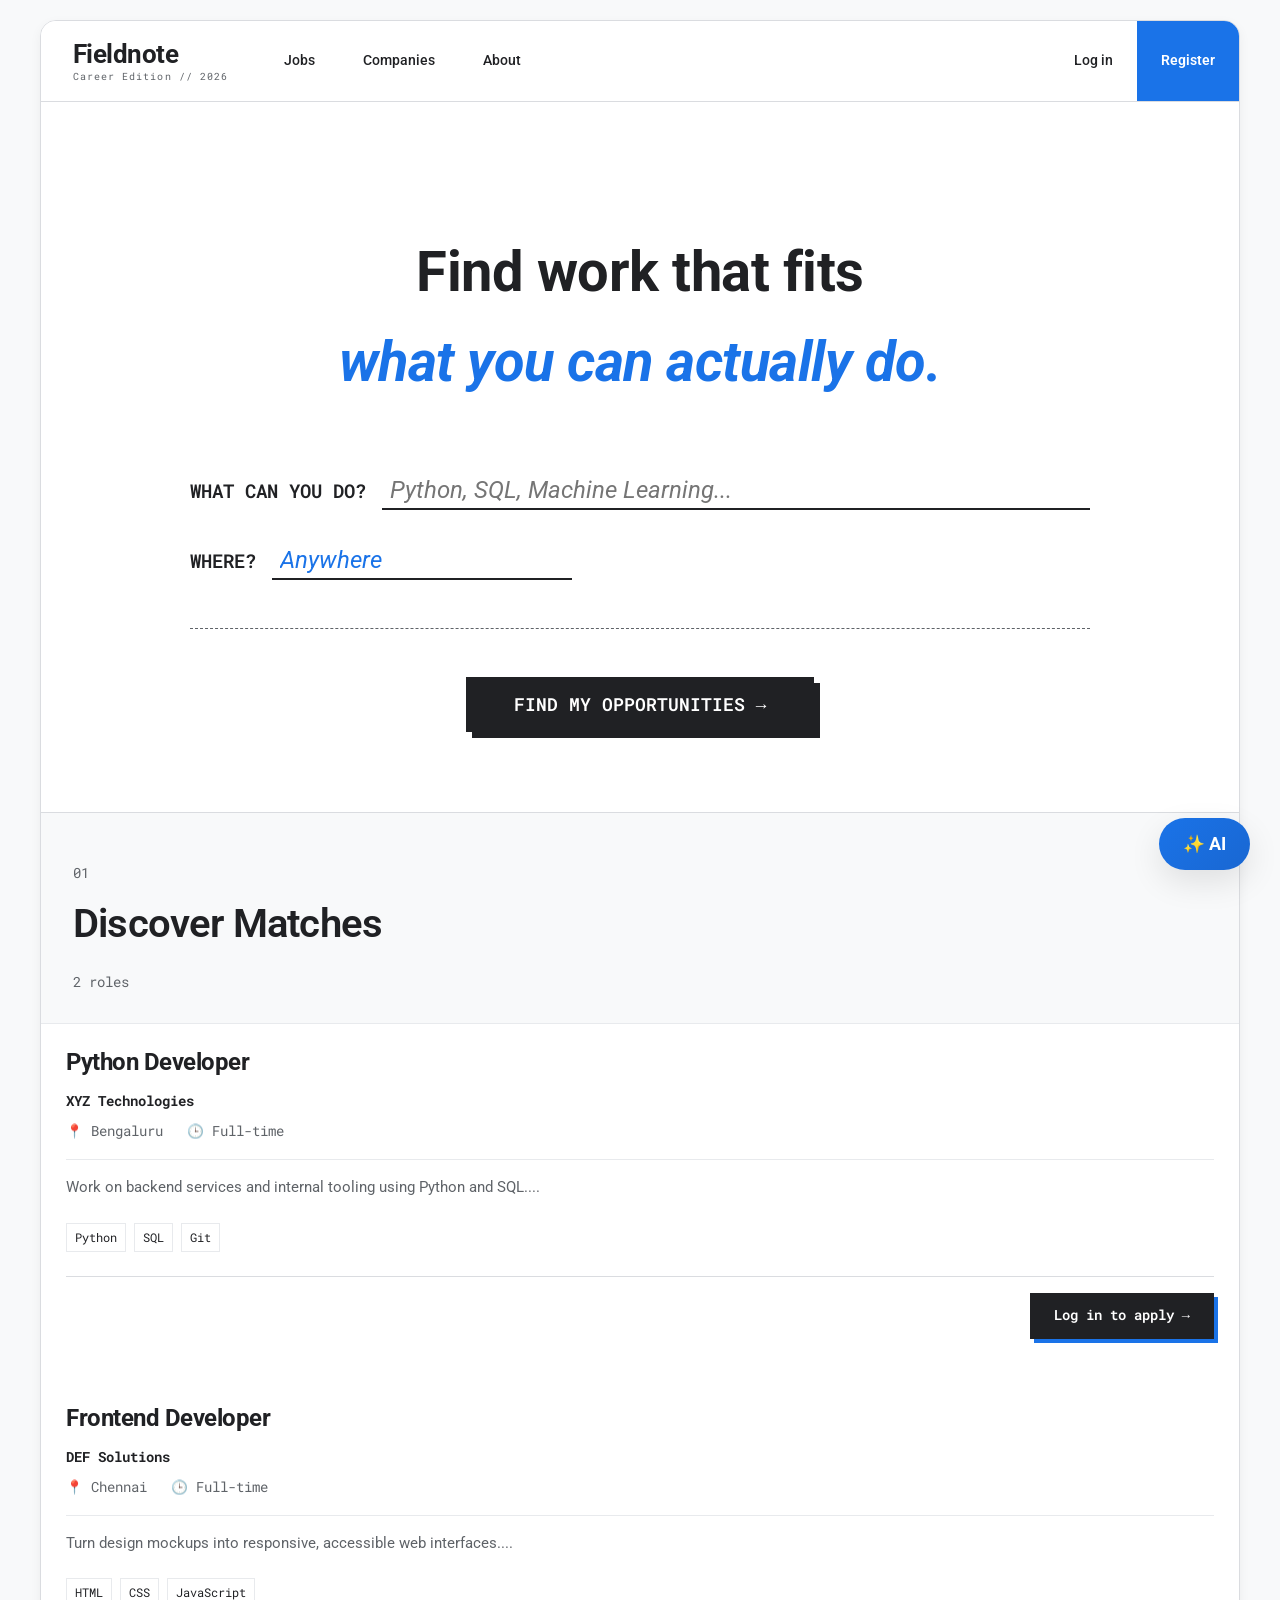
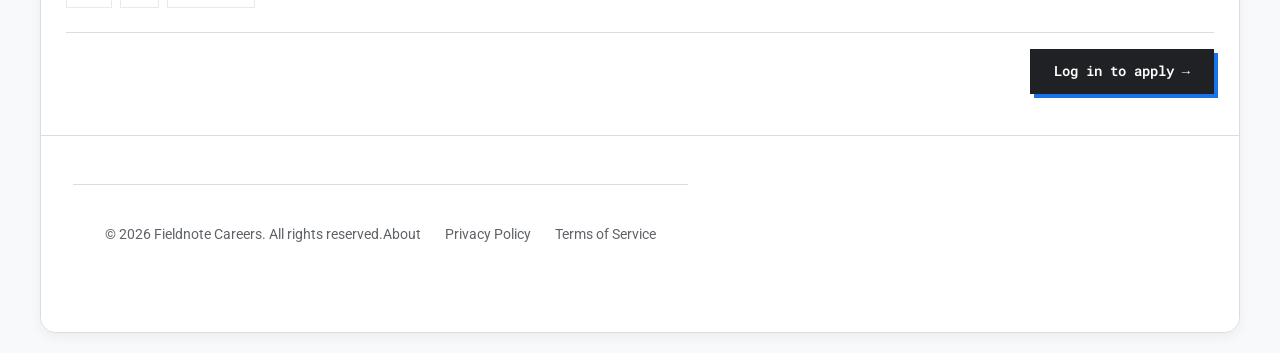
==== frontend/index.html @ 2bf10b0e "feat: AI chatbot widget and premium theme overhaul" ====
<!DOCTYPE html>
<html lang="en">
<head>
  <meta charset="UTF-8" />
  <meta name="viewport" content="width=device-width, initial-scale=1.0" />
  <title>Fieldnote — Job Portal</title>
  <link rel="stylesheet" href="style.css" />
</head>
<body>
<div class="container">
  <!-- ===== Top navigation ===== -->
    <header class="site-header">
    <div class="header-inner" style="padding: 0;">
      <a href="index.html" class="masthead-logo">
        <span class="masthead-title">Fieldnote</span>
        <span>Career Edition // 2026</span>
      </a>
      <nav class="main-nav">
        <a href="index.html#jobs">Jobs</a>
        <a href="companies.html">Companies</a>
        <a href="about.html">About</a>
        <div id="nav-notifications" class="nav-notifications" style="display: none; position: relative; cursor: pointer; border-right: var(--border-thin); padding: 0 24px; align-items: center;">
          🔔 <span id="notif-badge" style="background: var(--danger); color: white; border-radius: 0; padding: 2px 6px; font-size: 10px; position: absolute; top: 15px; right: 10px; display: none;">0</span>
          <div id="notif-dropdown" style="display: none; position: absolute; right: 0; top: 100%; width: 250px; background: var(--bg-surface); border: var(--border-thick); box-shadow: 4px 4px 0 var(--ink-main); max-height: 300px; overflow-y: auto; z-index: 1000; padding: 10px;">
            <p style="font-size: 12px; margin: 0; color: var(--ink-light); font-family: var(--font-mono);">No new notifications</p>
          </div>
        </div>
      </nav>
      <span id="nav-auth-slot" class="nav-auth"></span>
    </div>
  </header>

  <!-- ===== Hero / search ===== -->
  <section class="hero">
    <div class="hero-inner" style="max-width: 900px; margin: 0 auto;">
      

      <h1>Find work that fits<br><i>what you can actually do.</i></h1>

      <form class="madlibs-search" id="search-form" style="margin-top: 64px; text-align: left;">
        <div class="madlibs-line" style="font-family: var(--font-mono); font-size: 1.2rem; font-weight: 600; margin-bottom: 32px; display: flex; align-items: baseline; gap: 16px; flex-wrap: wrap;">
          WHAT CAN YOU DO? 
          <input type="text" id="search-input" placeholder="Python, SQL, Machine Learning..." style="flex-grow: 1; font-family: var(--font-display); font-size: 1.5rem; font-style: italic; color: var(--accent-primary); border: none; border-bottom: 2px solid var(--ink-main); background: transparent; padding: 4px 8px; outline: none;" />
        </div>
        <div class="madlibs-line" style="font-family: var(--font-mono); font-size: 1.2rem; font-weight: 600; display: flex; align-items: baseline; gap: 16px; flex-wrap: wrap;">
          WHERE?
          <select id="location-filter" style="width: 300px; font-family: var(--font-display); font-size: 1.5rem; font-style: italic; color: var(--accent-primary); border: none; border-bottom: 2px solid var(--ink-main); background: transparent; padding: 4px 8px; outline: none; appearance: none; cursor: pointer;">
            <option value="" style="font-family: var(--font-body); font-style: normal; color: var(--ink-main);">Anywhere</option>
          </select>
          <select id="type-filter" style="display: none;"><option value=""></option></select>
        </div>
        
        <div style="text-align: center; margin-top: 48px; border-top: 1px dashed var(--ink-light); padding-top: 48px;">
          <button type="submit" class="apply-button" style="font-size: 1.1rem; padding: 16px 48px; box-shadow: 6px 6px 0 var(--ink-main);">FIND MY OPPORTUNITIES →</button>
        </div>
      </form>
    </div>
  </section>


  <!-- ===== Job listings ===== -->
  <main class="container-body" id="jobs">
    <div class="section-header">
      <span class="section-header-num">01</span>
      <h2 class="section-header-title">Discover Matches</h2>
      <p id="results-count" class="results-count" style="margin-top: 16px;"></p>
    </div>

    <div id="recommendations-container" hidden>
      <h3 style="margin-top: 24px; margin-bottom: 16px; margin-left: 32px; font-family: var(--font-display); color: var(--accent-primary);">Recommended for You</h3>
      <div id="recommendations-list" class="job-grid"></div>
      <hr style="margin: 32px 0; border: none; border-top: 1px dashed var(--ink-light);" />
    </div>

    <div id="job-list" class="job-grid">
      <!-- Job cards are injected here by script.js -->
    </div>

    <p id="empty-state" class="empty-state" hidden>
      No roles match those filters yet. Try clearing the search.
    </p>
  </main>

    <footer class="site-footer">
    <div style="padding: 24px 32px; border-top: 1px solid var(--line-main); display: flex; justify-content: space-between; align-items: center; background: var(--bg-surface);">
      <p style="color: var(--ink-light); font-size: 14px;">© 2026 Fieldnote Careers. All rights reserved.</p>
      <div style="display: flex; gap: 24px;">
        <a href="about.html" style="color: var(--ink-light); font-size: 14px; text-decoration: none;">About</a>
        <a href="privacy.html" style="color: var(--ink-light); font-size: 14px; text-decoration: none;">Privacy Policy</a>
        <a href="terms.html" style="color: var(--ink-light); font-size: 14px; text-decoration: none;">Terms of Service</a>
      </div>
    </div>
  </footer>
</div> <!-- /container -->

  <!-- ===== Application Modal ===== -->
  <dialog id="apply-modal" class="modal">
    <div class="modal-content">
      <button id="close-modal" class="modal-close" aria-label="Close modal">&times;</button>
      <h2 id="modal-job-title" class="modal-title" style="font-family: var(--font-display); font-size: 2.5rem; line-height: 1; letter-spacing: -0.02em; margin-bottom: 8px;">Apply to Role</h2>
      <p id="modal-job-company" class="modal-subtitle" style="font-weight: 700; margin-bottom: 24px; border-bottom: var(--border-thick); padding-bottom: 16px;">Company Name</p>
      
      <!-- JOB INTELLIGENCE DATA SHEET -->
      <div style="display: grid; grid-template-columns: 1fr 1fr; gap: 16px; font-family: var(--font-mono); font-size: 0.8rem; margin-bottom: 32px; background: var(--bg-surface); padding: 16px; border: var(--border-thin);">
        <div style="grid-column: 1 / -1; font-weight: 700; color: var(--accent-primary); margin-bottom: 8px; border-bottom: 1px dashed var(--line-light); padding-bottom: 8px;">JOB INTELLIGENCE</div>
        <div>
          <span style="color: var(--ink-light); display: block; font-size: 0.7rem; margin-bottom: 4px;">EST. SALARY</span>
          <strong id="modal-ds-salary">₹5L — ₹8L</strong>
        </div>
        <div>
          <span style="color: var(--ink-light); display: block; font-size: 0.7rem; margin-bottom: 4px;">EXPERIENCE</span>
          <strong id="modal-ds-exp">0–2 YEARS</strong>
        </div>
        <div>
          <span style="color: var(--ink-light); display: block; font-size: 0.7rem; margin-bottom: 4px;">COMPETITION</span>
          <strong id="modal-ds-comp" style="color: var(--accent-tertiary);">MEDIUM</strong>
        </div>
        <div>
          <span style="color: var(--ink-light); display: block; font-size: 0.7rem; margin-bottom: 4px;">WORK MODE</span>
          <strong id="modal-ds-mode">HYBRID</strong>
        </div>
      </div>
      

      <form id="apply-form" class="auth-form" style="margin-top: 20px;">
        <div style="display: flex; justify-content: space-between; align-items: baseline;">
          <label for="resume-input">Resume / Cover Letter</label>
          <div style="display: flex; gap: 8px;">
            <button type="button" id="btn-tailor-resume" class="ghost-btn" style="padding: 4px 8px; font-size: 12px; margin: 0;">✨ Auto-Tailor</button>
            <button type="button" id="btn-generate-ats" class="ghost-btn" style="padding: 4px 8px; font-size: 12px; margin: 0;">✨ Generate ATS</button>
          </div>
        </div>
        <textarea 
          id="resume-input" 
          name="resume" 
          rows="10" 
          placeholder="Your tailored resume or cover letter..." 
          required
        ></textarea>
        
        <label for="experience-input">Years of Experience</label>
        <input type="number" id="experience-input" min="0" max="50" placeholder="e.g. 5" required />
        
        <label for="salary-input">Expected Salary (Optional)</label>
        <input type="text" id="salary-input" placeholder="e.g. $100k or 15 LPA" />
        
        <label for="notice-input">Notice Period</label>
        <select id="notice-input" required>
          <option value="">Select notice period</option>
          <option value="Immediate">Immediate / Not working</option>
          <option value="15 days">15 Days</option>
          <option value="1 month">1 Month</option>
          <option value="2 months">2 Months</option>
          <option value="3+ months">3+ Months</option>
        </select>
        
        <label for="portfolio-input">Portfolio / LinkedIn URL (Optional)</label>
        <input type="url" id="portfolio-input" placeholder="https://..." />
        
        <p id="apply-error" class="form-error" hidden></p>
        
        <button type="submit" id="submit-application-btn" style="margin-top: 16px;">Submit Application</button>
      </form>
    </div>
  </dialog>

  <script src="auth.js"></script>
  <script src="script.js?v=2"></script>
<script src="chatbot.js"></script>
</body>
</html>
---- frontend/style.css ----
@import url('https://fonts.googleapis.com/css2?family=Google+Sans:wght@400;500;700&family=Roboto:wght@300;400;500;700&family=Roboto+Mono&display=swap');

/* =========================================================
   Design tokens - High-End Editorial
   ========================================================= */
:root {
  --bg-base: #f8f9fa;
  --bg-surface: #ffffff;
  
  --ink-main: #202124;
  --ink-light: #5f6368;
  --line-main: #dadce0;
  --line-light: #e8eaed;
  
  --accent-primary: #1a73e8;
  --accent-secondary: #1967d2;
  --accent-tertiary: #fbbc04;
  --accent-quaternary: #34a853;
  --accent-pink: #ea4335;
  
  --success: #1e8e3e;
  --danger: #d93025;

  --font-display: 'Google Sans', 'Roboto', sans-serif;
  --font-body: 'Roboto', sans-serif;
  --font-mono: 'Roboto Mono', monospace;

  --radius-none: 8px; 
  --radius-btn: 12px;
  --radius-card: 16px;
  
  --border-thick: 1px solid var(--line-light);
  --border-thin: 1px solid var(--line-light);
  
  --shadow-sm: 0 4px 12px rgba(0, 0, 0, 0.05);
  --shadow-hover: 0 12px 32px rgba(0, 0, 0, 0.1);
}

* { box-sizing: border-box; }
html { scroll-behavior: smooth; }

body {
  margin: 0;
  background-color: var(--bg-base);
  /* Subtle designer dot-grid background */
  
  background-size: 24px 24px;
  color: var(--ink-main);
  font-family: var(--font-body);
  line-height: 1.6;
  -webkit-font-smoothing: antialiased;
  min-height: 100vh;
}

/* Custom Blocky Scrollbar */
::-webkit-scrollbar { width: 12px; }
::-webkit-scrollbar-track { background: var(--bg-base); border-left: none; }
::-webkit-scrollbar-thumb { background: var(--ink-main); border: 2px solid var(--bg-base); }
::-webkit-scrollbar-thumb:hover { background: var(--accent-primary); }

/* Custom Text Selection */
::selection {
  background: var(--accent-primary);
  color: var(--bg-surface);
}

/* 
   We wrap the main content in a strict bounding box to mimic a printed page grid 
*/
.container {
  max-width: 1200px;
  margin: 0 auto;
  box-shadow: var(--shadow-sm);
  border-radius: var(--radius-card);
  margin-top: 20px;
  margin-bottom: 20px;
  overflow: hidden;
  border: 1px solid var(--line-main);
  background: var(--bg-surface);
}

a { color: inherit; transition: color 0.2s; }
a:hover { color: var(--accent-primary); }

/* =========================================================
   Header
   ========================================================= */
.site-header {
  position: sticky;
  top: 0;
  z-index: 100;
  background: var(--bg-surface);
  border-bottom: 1px solid var(--line-main);
}

.header-inner {
  display: flex;
  align-items: stretch; /* Stretch to fill height for borders */
  justify-content: space-between;
  height: 80px;
}

.masthead-logo {
  display: flex;
  flex-direction: column;
  justify-content: center;
  font-family: var(--font-mono);
  font-size: 0.65rem;
  letter-spacing: 0.1em;
  
  color: var(--ink-light);
  padding: 0 32px;
  border-right: none;
  line-height: 1.2;
  text-decoration: none;
}
.masthead-logo span.masthead-title {
  font-family: var(--font-display);
  font-size: 1.6rem;
  font-weight: 700;
  color: var(--ink-main);
  letter-spacing: -0.02em;
  text-transform: none;
}

.main-nav { 
  display: flex; 
  align-items: stretch;
  flex-grow: 1;
}
.main-nav a { 
  display: flex;
  align-items: center;
  text-decoration: none; 
  font-size: 0.85rem; 
  font-weight: 500; 
  
  
  color: var(--ink-main); 
  padding: 0 24px;
  border-right: none;
}
.main-nav a:hover { 
  color: var(--accent-primary);
  background: #f4f8fe;
  border-radius: var(--radius-btn);
}

.nav-auth { 
  display: flex; 
  align-items: stretch;
}
.nav-auth > a { 
  display: flex;
  align-items: center;
  text-decoration: none; 
  font-size: 0.85rem; 
  font-weight: 500;
  
  
  color: var(--ink-main); 
  padding: 0 24px;
  border-left: none;
}
.nav-auth > a:hover { 
  color: var(--accent-primary);
  background: #f4f8fe;
  border-radius: var(--radius-btn);
}

.nav-auth .nav-register {
  background: var(--accent-primary);
  color: var(--bg-surface) !important;
  font-weight: 600;
}
.nav-auth .nav-register:hover { 
  background: var(--ink-main); 
}

.nav-user { 
  display: flex;
  align-items: center;
  font-family: var(--font-mono); 
  font-size: 0.85rem; 
  padding: 0 24px;
  border-left: none;
}
.nav-logout {
  background: transparent;
  border: none;
  border-left: none;
  color: var(--ink-main);
  padding: 0 24px;
  cursor: pointer;
  font-family: inherit;
  font-size: 0.85rem;
  font-weight: 500;
  
  
}
.nav-logout:hover { background: var(--ink-main); color: var(--bg-surface); }

/* =========================================================
   Hero
   ========================================================= */
.hero {
  padding: 80px 32px;
  text-align: center;
  border-bottom: 1px solid var(--line-main);
  background: var(--bg-surface);
}

.eyebrow {
  display: inline-block;
  font-family: var(--font-mono);
  font-size: 0.8rem;
  letter-spacing: 0.1em;
  
  color: var(--accent-primary);
  border: var(--border-thin);
  background: var(--bg-surface);
  padding: 6px 16px;
  margin-bottom: 32px;
}

.hero h1 {
  font-family: var(--font-display);
  font-size: 3.5rem;
  font-weight: 700;
  color: var(--ink-main);
  margin-bottom: 16px;
  letter-spacing: -0.5px;
}
.hero h1 i {
  color: var(--accent-primary);
  animation: textColorCycle 15s infinite alternate;
}

@keyframes textColorCycle {
  0% { color: var(--accent-primary); }
  25% { color: var(--accent-secondary); }
  50% { color: var(--accent-tertiary); }
  75% { color: var(--accent-quaternary); }
  100% { color: var(--accent-pink); }
}

.hero-sub {
  color: var(--ink-light);
  font-size: 1.15rem;
  max-width: 600px;
  margin: 0 auto 48px;
}

/* Search bar (Print Form Style) */
.search-bar {
  display: flex;
  flex-wrap: wrap;
  max-width: 800px;
  margin: 0 auto;
  background: var(--bg-surface);
  border: var(--border-thick);
  /* Flat by default, matching architectural aesthetic */
}

.search-bar input,
.search-bar select {
  font-family: inherit;
  font-size: 1rem;
  padding: 20px 24px;
  border: none;
  border-right: var(--border-thick);
  background: transparent;
  color: var(--ink-main);
  outline: none;
}

.search-bar input { flex: 2 1 200px; }
.search-bar select { flex: 1 1 140px; }

.search-bar input:focus, .search-bar select:focus {
  background: var(--bg-base);
}

.search-bar button {
  flex: 0 0 auto;
  padding: 20px 32px;
  color: var(--accent-primary);
  background: #f4f8fe;
  border-radius: var(--radius-btn);
  border: none;
  font-size: 1rem;
  font-weight: 600;
  
  
  cursor: pointer;
  transition: background 0.2s;
}

.search-bar button:hover {
  background: var(--accent-primary);
}

/* =========================================================
   Job listings (The Grid)
   ========================================================= */
main.container-body { 
  padding: 0; /* Reset padding to use grid lines properly */
}

.section-header {
  padding: 48px 32px 16px;
  border-bottom: var(--border-thin);
  background: var(--bg-base);
}
.section-header-num {
  font-family: var(--font-mono);
  font-size: 0.9rem;
  color: var(--ink-light);
  margin-bottom: 8px;
  display: block;
}
.section-header-title {
  font-family: var(--font-display);
  font-size: 2.5rem;
  font-weight: 600;
  margin: 0;
  
  letter-spacing: -0.02em;
}

.listings-head {
  display: flex;
  align-items: center;
  justify-content: space-between;
  padding: 24px 32px;
  border-bottom: var(--border-thin);
  background: var(--bg-base);
}

.listings-head h2 { 
  font-family: var(--font-display);
  font-size: 2rem; 
  font-weight: 600; 
  margin: 0; 
}
.results-count { 
  font-family: var(--font-mono); 
  color: var(--ink-light); 
  
  font-size: 0.85rem;
}

.job-grid {
  display: grid;
  grid-template-columns: 1fr;
}


/* =========================================================
   Chatbot Widget
   ========================================================= */
.chatbot-widget {
  position: fixed;
  bottom: 30px;
  right: 30px;
  z-index: 9999;
  display: flex;
  flex-direction: column;
  align-items: flex-end;
}

.chatbot-toggle {
  background: linear-gradient(135deg, var(--accent-primary), var(--accent-secondary));
  color: white;
  border: none;
  border-radius: 50px;
  padding: 16px 24px;
  font-family: var(--font-display);
  font-weight: 700;
  font-size: 1.1rem;
  cursor: pointer;
  box-shadow: var(--shadow-hover);
  transition: transform 0.3s ease, box-shadow 0.3s ease;
  display: flex;
  align-items: center;
  gap: 8px;
}
.chatbot-toggle:hover {
  transform: translateY(-4px) scale(1.05);
  box-shadow: 0 16px 32px rgba(26, 115, 232, 0.3);
}

.chatbot-window {
  width: 380px;
  height: 500px;
  max-height: 80vh;
  background: var(--bg-surface);
  border-radius: 20px;
  box-shadow: 0 20px 40px rgba(0,0,0,0.15);
  display: flex;
  flex-direction: column;
  margin-bottom: 20px;
  overflow: hidden;
  border: 1px solid var(--line-light);
  transform-origin: bottom right;
  animation: chatPop 0.3s cubic-bezier(0.175, 0.885, 0.32, 1.275) forwards;
}

@keyframes chatPop {
  0% { transform: scale(0.5); opacity: 0; }
  100% { transform: scale(1); opacity: 1; }
}

.chatbot-header {
  background: var(--accent-primary);
  color: white;
  padding: 16px 20px;
  font-family: var(--font-display);
  font-weight: 700;
  display: flex;
  justify-content: space-between;
  align-items: center;
}
.chatbot-header button {
  background: none;
  border: none;
  color: white;
  font-size: 1.5rem;
  cursor: pointer;
  line-height: 1;
}

.chatbot-messages {
  flex-grow: 1;
  padding: 20px;
  overflow-y: auto;
  display: flex;
  flex-direction: column;
  gap: 12px;
  background: var(--bg-base);
}

.chat-message {
  max-width: 80%;
  padding: 12px 16px;
  border-radius: 16px;
  font-size: 0.95rem;
  line-height: 1.4;
  word-wrap: break-word;
}
.chat-message.ai {
  background: white;
  color: var(--ink-main);
  align-self: flex-start;
  border-bottom-left-radius: 4px;
  box-shadow: var(--shadow-sm);
}
.chat-message.user {
  background: var(--accent-primary);
  color: white;
  align-self: flex-end;
  border-bottom-right-radius: 4px;
  box-shadow: var(--shadow-sm);
}

.chat-message.typing {
  font-weight: bold;
  letter-spacing: 2px;
  animation: pulse 1.5s infinite;
}
@keyframes pulse {
  0% { opacity: 0.4; }
  50% { opacity: 1; }
  100% { opacity: 0.4; }
}

.chatbot-input-area {
  display: flex;
  padding: 16px;
  background: white;
  border-top: 1px solid var(--line-light);
  gap: 12px;
}
.chatbot-input-area input {
  flex-grow: 1;
  border: 1px solid var(--line-main);
  border-radius: 24px;
  padding: 12px 16px;
  outline: none;
  font-family: var(--font-body);
  transition: border-color 0.2s;
}
.chatbot-input-area input:focus {
  border-color: var(--accent-primary);
}
.chatbot-input-area button {
  background: var(--accent-primary);
  color: white;
  border: none;
  width: 44px;
  height: 44px;
  border-radius: 50%;
  cursor: pointer;
  display: flex;
  align-items: center;
  justify-content: center;
  transition: transform 0.2s, background 0.2s;
}
.chatbot-input-area button:hover {
  transform: scale(1.05);
  background: var(--accent-secondary);
}
.chatbot-input-area button:disabled {
  opacity: 0.5;
  cursor: not-allowed;
}

/* Job Card */
.job-card {
  padding: 24px;
  border-bottom: 1px solid var(--line-light);
  background: var(--bg-surface);
  border-radius: var(--radius-card);
  transition: transform 0.3s ease, box-shadow 0.3s ease;
  cursor: pointer;
  margin-bottom: 16px;
  border: 1px solid transparent;
}
.job-card:hover {
  transform: translateY(-4px);
}
.job-card:nth-child(5n + 1):hover { box-shadow: 0 12px 24px rgba(26, 115, 232, 0.15); border-color: rgba(26, 115, 232, 0.3); z-index: 1; position: relative; }
.job-card:nth-child(5n + 2):hover { box-shadow: 0 12px 24px rgba(25, 103, 210, 0.15); border-color: rgba(25, 103, 210, 0.3); z-index: 1; position: relative; }
.job-card:nth-child(5n + 3):hover { box-shadow: 0 12px 24px rgba(251, 188, 4, 0.15); border-color: rgba(251, 188, 4, 0.3); z-index: 1; position: relative; }
.job-card:nth-child(5n + 4):hover { box-shadow: 0 12px 24px rgba(52, 168, 83, 0.15); border-color: rgba(52, 168, 83, 0.3); z-index: 1; position: relative; }
.job-card:nth-child(5n + 5):hover { box-shadow: 0 12px 24px rgba(234, 67, 53, 0.15); border-color: rgba(234, 67, 53, 0.3); z-index: 1; position: relative; }

.job-card-top {
  display: flex;
  justify-content: space-between;
  align-items: flex-start;
  gap: 16px;
  margin-bottom: 12px;
}

.job-title { 
  font-family: var(--font-display);
  font-size: 1.5rem; 
  font-weight: 700; 
  margin: 0; 
  line-height: 1.1;
}

.job-type-tag {
  font-family: var(--font-mono);
  font-size: 0.7rem;
  
  color: var(--ink-main);
  border: var(--border-thin);
  padding: 4px 8px;
  white-space: nowrap;
}

.job-card[data-type="Internship"] .job-type-tag { background: var(--accent-tertiary); color: var(--ink-main); font-weight: 600; border-color: var(--ink-main); }
.job-card[data-type="Part-time"] .job-type-tag { background: var(--accent-pink); color: var(--bg-surface); font-weight: 600; border-color: var(--ink-main); }
.job-card[data-type="Full-time"] .job-type-tag { background: var(--accent-secondary); color: var(--bg-surface); font-weight: 600; border-color: var(--ink-main); }

.job-company { 
  font-weight: 600;
  font-size: 0.95rem; 
  margin: 0 0 4px; 
  
  
}
.job-location { 
  font-family: var(--font-mono); 
  font-size: 0.85rem; 
  color: var(--ink-light); 
  margin: 0; 
}
.job-location::before { content: "LOC: "; }

.job-skills {
  display: flex;
  flex-wrap: wrap;
  gap: 8px;
  margin: 16px 0;
  padding: 0;
  list-style: none;
}
.job-skills li {
  font-family: var(--font-mono);
  font-size: 0.75rem;
  border-bottom: 1px dashed var(--ink-light);
  padding-bottom: 2px;
  color: var(--ink-light);
}

.job-desc {
  font-size: 0.95rem;
  color: var(--ink-light);
  margin: 0 0 24px;
  flex-grow: 1;
}

.job-controls { 
  margin-top: auto; 
  border-top: var(--border-thin);
  padding-top: 16px;
}

.apply-link, .apply-button {
  display: inline-block;
  text-decoration: none;
  font-family: var(--font-mono);
  font-weight: 600;
  font-size: 0.85rem;
  
  
  color: var(--bg-surface);
  background: var(--ink-main);
  padding: 12px 24px;
  border: none;
  cursor: pointer;
  transition: all 0.2s;
  box-shadow: 4px 4px 0 var(--accent-primary);
}
.apply-link:hover, .apply-button:hover { 
  transform: translate(2px, 2px);
  box-shadow: 2px 2px 0 var(--accent-secondary);
  background: var(--ink-light);
}
.apply-button:disabled { 
  opacity: 0.5; 
  cursor: not-allowed; 
  box-shadow: none; 
  transform: none; 
}

.apply-applied {
  display: inline-block;
  font-family: var(--font-mono);
  font-weight: 600;
  color: var(--success);
  
}
.apply-note {
  display: block;
  margin-top: 8px;
  font-family: var(--font-display);
  font-size: 1rem;
  font-style: italic;
  color: var(--ink-light);
}

.ghost-btn {
  background: transparent;
  border: var(--border-thin);
  color: var(--ink-main);
  padding: 8px 16px;
  cursor: pointer;
  font-family: var(--font-mono);
  font-size: 0.8rem;
  
  transition: all 0.2s;
  box-shadow: 2px 2px 0 var(--ink-main);
}
.ghost-btn:hover { 
  transform: translate(1px, 1px);
  box-shadow: 1px 1px 0 var(--ink-main);
}

.empty-state { 
  text-align: center; 
  color: var(--ink-light); 
  padding: 80px 32px; 
  font-family: var(--font-display); 
  font-style: italic;
  font-size: 1.5rem;
  grid-column: 1 / -1;
}

/* =========================================================
   Forms (Auth, Modals, Post Job)
   ========================================================= */
.auth-page { 
  display: flex; 
  justify-content: center; 
  padding: 100px 32px; 
  background: repeating-linear-gradient( 45deg, var(--bg-base), var(--bg-base) 10px, var(--bg-surface) 10px, var(--bg-surface) 20px );
}
.auth-card {
  width: 100%; 
  max-width: 480px;
  background: var(--bg-surface);
  border: var(--border-thick);
  padding: 48px;
  box-shadow: 12px 12px 0 var(--ink-main);
}
.auth-title { 
  font-family: var(--font-display);
  font-size: 2.5rem; 
  font-weight: 700; 
  margin: 0 0 8px; 
  line-height: 1.1;
}
.auth-sub { 
  color: var(--ink-light); 
  margin: 0 0 32px; 
  font-size: 1rem; 
}

.auth-form { display: flex; flex-direction: column; gap: 24px; }
.auth-form label { 
  font-family: var(--font-mono);
  font-size: 0.8rem; 
  font-weight: 600; 
  
  color: var(--ink-main); 
  margin-bottom: -16px; 
}

.auth-form input,
.auth-form select,
.auth-form textarea {
  font-family: inherit;
  font-size: 1rem;
  padding: 12px 0;
  border: none;
  border-bottom: var(--border-thin);
  background: transparent;
  color: var(--ink-main);
  outline: none;
  transition: border-color 0.2s;
}
.auth-form input:focus,
.auth-form select:focus,
.auth-form textarea:focus {
  border-bottom: 2px solid var(--accent-primary);
}

.form-error {
  font-family: var(--font-mono);
  font-size: 0.8rem; 
  color: var(--bg-surface);
  background: var(--danger);
  padding: 12px;
  border: var(--border-thin);
}

.auth-form button[type="submit"] {
  margin-top: 16px;
  padding: 16px;
  color: var(--accent-primary);
  background: #f4f8fe;
  border-radius: var(--radius-btn);
  border: var(--border-thin);
  font-family: var(--font-mono);
  font-size: 1rem;
  font-weight: 600;
  
  cursor: pointer;
  transition: all 0.2s;
  box-shadow: 6px 6px 0 var(--accent-primary);
}
.auth-form button[type="submit"]:hover { 
  transform: translate(2px, 2px); 
  box-shadow: 4px 4px 0 var(--accent-primary); 
}

.auth-switch { 
  margin-top: 32px; 
  text-align: center; 
  font-size: 0.95rem; 
  color: var(--ink-light); 
}
.auth-switch a { 
  color: var(--ink-main); 
  font-weight: 600; 
  text-decoration: underline; 
  text-underline-offset: 4px;
}

/* =========================================================
   Modals
   ========================================================= */
dialog {
  padding: 0;
  border: none;
  background: transparent;
  max-width: 600px;
  width: 90%;
}
dialog::backdrop {
  background: rgba(17, 17, 17, 0.8); /* Dark tint, no blur */
}
.modal-content {
  background: var(--bg-surface);
  border: var(--border-thick);
  padding: 48px;
  position: relative;
  box-shadow: 16px 16px 0 var(--ink-main);
  color: var(--ink-main);
}
.modal-close {
  position: absolute;
  top: 16px; right: 16px;
  background: none; 
  border: none;
  font-size: 2rem;
  color: var(--ink-main);
  cursor: pointer;
  line-height: 1;
}
.modal-close:hover { color: var(--accent-primary); }
.modal-title { 
  font-family: var(--font-display);
  font-size: 2rem; 
  margin: 0 0 8px; 
}
.modal-subtitle { color: var(--ink-light); margin: 0 0 32px; }

/* =========================================================
   Dashboard & Status Tags
   ========================================================= */
.status-pill {
  font-family: var(--font-mono);
  font-size: 0.75rem;
  
  padding: 4px 8px;
  border: var(--border-thin);
  background: var(--bg-surface);
}
.status-applied { border-color: var(--ink-main); }
.status-under-review { background: #FEF3C7; }
.status-shortlisted { background: #E0F2FE; }
.status-interview { background: #F3E8FF; }
.status-rejected { background: #FEE2E2; }
.status-selected { background: #D1FAE5; }

.application-card, .my-job-card {
  background: var(--bg-surface);
  border: var(--border-thin);
  padding: 24px;
  margin-bottom: 24px;
  box-shadow: 4px 4px 0 var(--line-light);
}

.applicant-row-container {
  border-bottom: var(--border-thin);
  padding: 24px 0;
}
.applicant-row-container:last-child {
  border-bottom: none;
}
.applicant-name { font-weight: 600; font-size: 1.1rem; color: var(--ink-main); }
.applicant-email { color: var(--ink-light); font-size: 0.9rem; }

.status-select {
  background: var(--bg-base);
  color: var(--ink-main);
  border: var(--border-thin);
  padding: 8px 12px;
  font-size: 0.85rem;
  
  font-family: var(--font-mono);
}

.resume-box {
  background: var(--bg-base);
  border: var(--border-thin);
  padding: 24px;
  font-family: var(--font-mono);
  font-size: 0.85rem;
  color: var(--ink-main);
  margin-top: 16px;
  white-space: pre-wrap;
}

.ai-insights {
  background: var(--bg-surface);
  border: var(--border-thick);
  border-left: 8px solid var(--accent-primary);
  padding: 24px;
  margin-top: 16px;
  box-shadow: 4px 4px 0 var(--ink-main);
}
.ai-insights-title { 
  font-family: var(--font-display);
  font-size: 1.25rem;
  font-weight: 700; 
  margin-bottom: 12px;
}
.ai-insights-body {
  font-size: 0.95rem;
  color: var(--ink-light);
}
.ai-skills { margin-top: 16px; display: flex; flex-direction: column; gap: 8px; }
.skill-list { display: flex; flex-wrap: wrap; gap: 8px; }
.skill-tag {
  font-family: var(--font-mono);
  font-size: 0.75rem;
  padding: 4px 8px;
  border: var(--border-thin);
  
}
.skill-tag.matched { background: var(--success); color: var(--bg-surface); }
.skill-tag.missing { background: var(--danger); color: var(--bg-surface); text-decoration: line-through; }

/* =========================================================
   Footer
   ========================================================= */
.site-footer {
  border-top: 1px solid var(--line-main);
  padding: 48px 32px;
  background: var(--bg-surface);
  display: flex;
  justify-content: space-between;
  align-items: center;
}
.footer-text {
  font-family: var(--font-display);
  font-style: italic;
  font-size: 1.1rem;
  color: var(--ink-main);
}
.footer-links {
  display: flex;
  gap: 24px;
}
.footer-links a {
  font-family: var(--font-mono);
  font-size: 0.8rem;
  
  text-decoration: none;
  color: var(--ink-main);
}

@media (max-width: 768px) {
  .hero h1 {
  font-family: var(--font-display);
  font-size: 3.5rem;
  font-weight: 700;
  color: var(--ink-main);
  margin-bottom: 16px;
  letter-spacing: -0.5px;
}
  .search-bar { flex-direction: column; }
  .search-bar input, .search-bar select, .search-bar button { width: 100%; border-right: none; border-bottom: 1px solid var(--line-main); }
  .search-bar button { border-bottom: none; }
  .site-footer { flex-direction: column; gap: 24px; text-align: center; }
}

/* AI Generation Button inside modals */
.btn-ai-generate {
  margin-top: 12px;
  background: var(--bg-surface);
  color: var(--ink-main);
  border: var(--border-thick);
  padding: 10px 16px;
  cursor: pointer;
  font-family: var(--font-mono);
  font-weight: 600;
  
  font-size: 0.8rem;
  transition: all 0.2s;
  box-shadow: 4px 4px 0 var(--ink-main);
}
.btn-ai-generate:hover {
  color: var(--accent-primary);
  background: #f4f8fe;
  border-radius: var(--radius-btn);
  box-shadow: 2px 2px 0 var(--ink-main);
  transform: translate(2px, 2px);
}
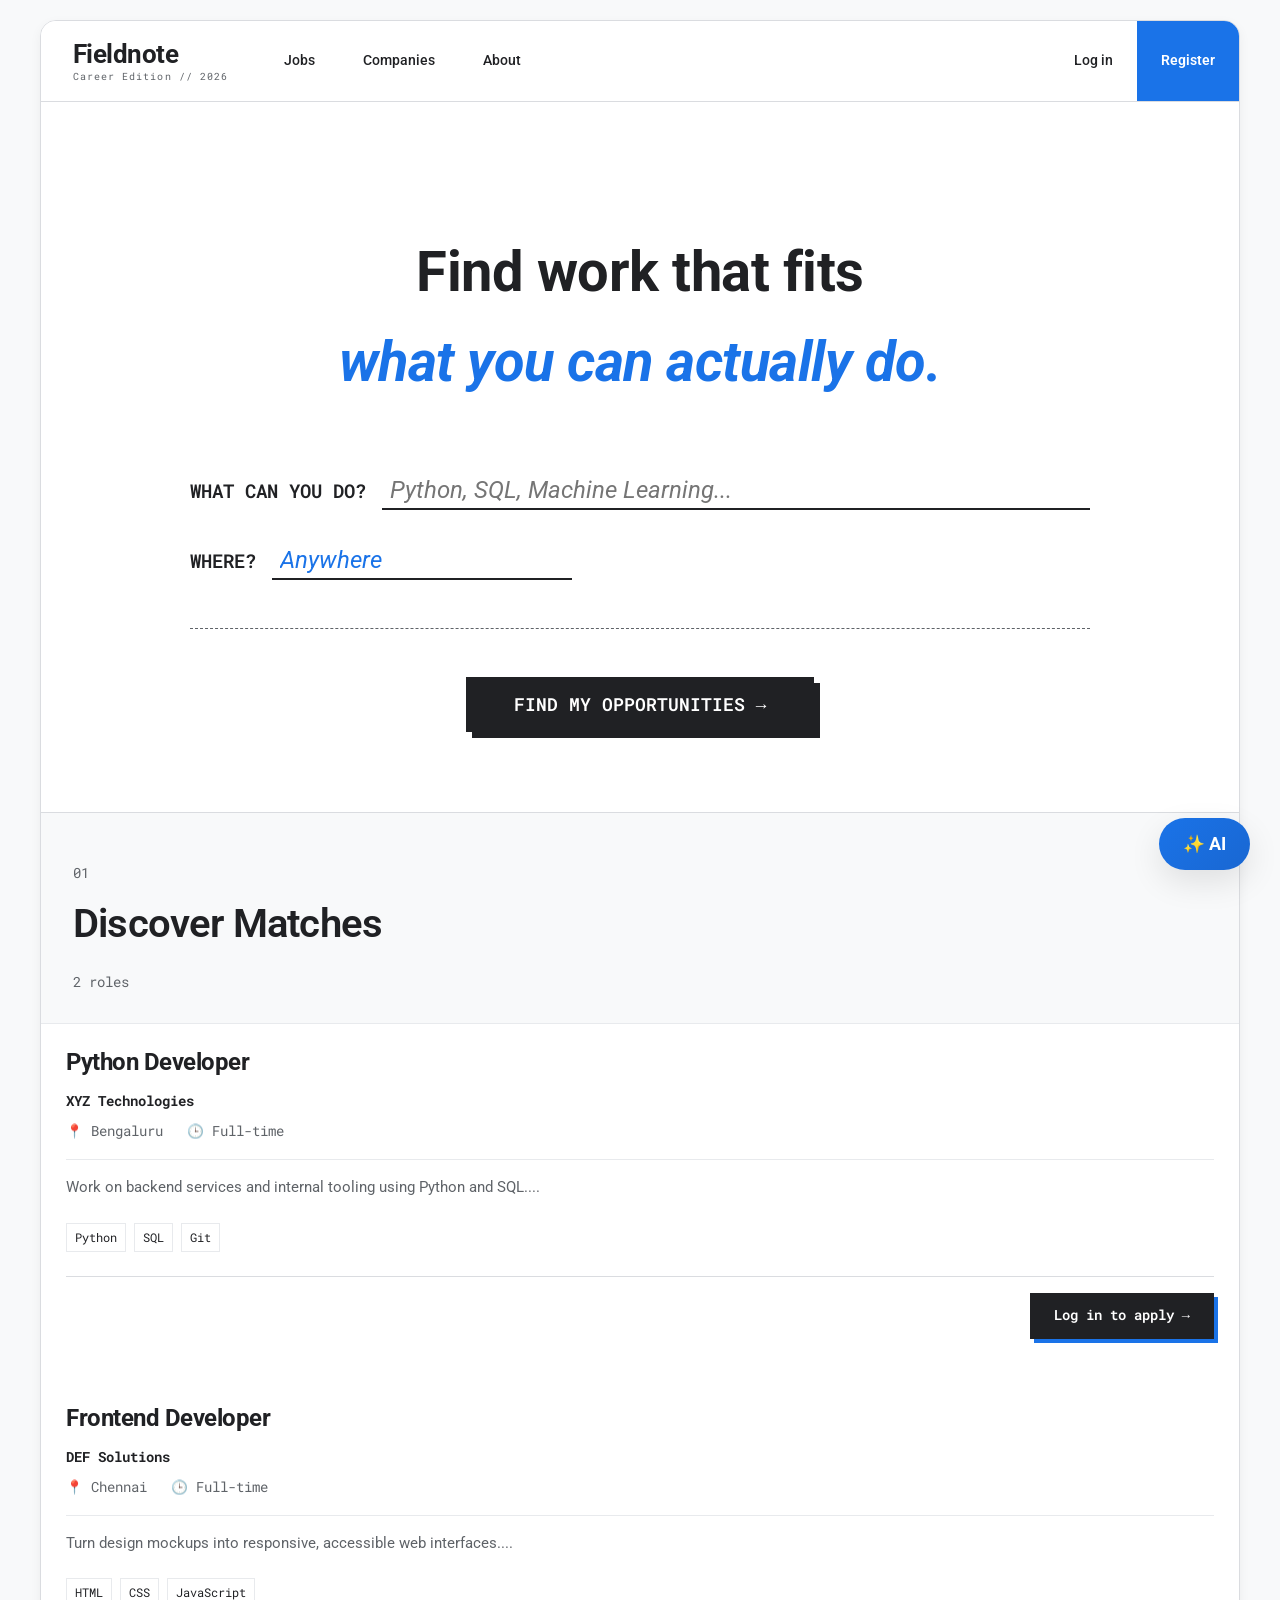
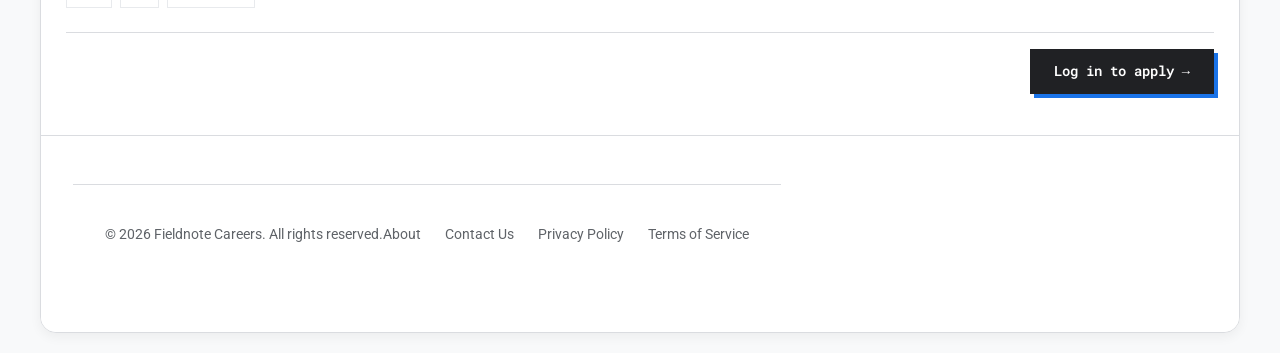
==== commit ee7662f0: "feat: Add database feedback form and contact page" ====
--- a/frontend/index.html
+++ b/frontend/index.html
@@ -4,7 +4,7 @@
   <meta charset="UTF-8" />
   <meta name="viewport" content="width=device-width, initial-scale=1.0" />
   <title>Fieldnote — Job Portal</title>
-  <link rel="stylesheet" href="style.css" />
+  <link rel="stylesheet" href="style.css?v=3" />
 </head>
 <body>
 <div class="container">
@@ -86,6 +86,7 @@
       <p style="color: var(--ink-light); font-size: 14px;">© 2026 Fieldnote Careers. All rights reserved.</p>
       <div style="display: flex; gap: 24px;">
         <a href="about.html" style="color: var(--ink-light); font-size: 14px; text-decoration: none;">About</a>
+        <a href="contact.html" style="color: var(--ink-light); font-size: 14px; text-decoration: none;">Contact Us</a>
         <a href="privacy.html" style="color: var(--ink-light); font-size: 14px; text-decoration: none;">Privacy Policy</a>
         <a href="terms.html" style="color: var(--ink-light); font-size: 14px; text-decoration: none;">Terms of Service</a>
       </div>
--- a/frontend/style.css
+++ b/frontend/style.css
@@ -481,6 +481,33 @@
   border-top: 1px solid var(--line-light);
   gap: 12px;
 }
+
+.chatbot-chips {
+  display: flex;
+  flex-wrap: wrap;
+  gap: 8px;
+  padding: 10px 16px;
+  background: white;
+  border-top: 1px solid var(--line-light);
+}
+
+.chat-chip {
+  background: var(--bg-base);
+  border: 1px solid var(--line-main);
+  border-radius: 16px;
+  padding: 6px 12px;
+  font-size: 0.8rem;
+  font-family: var(--font-body);
+  color: var(--ink-light);
+  cursor: pointer;
+  transition: all 0.2s;
+}
+
+.chat-chip:hover {
+  background: var(--accent-primary);
+  color: white;
+  border-color: var(--accent-primary);
+}
 .chatbot-input-area input {
   flex-grow: 1;
   border: 1px solid var(--line-main);
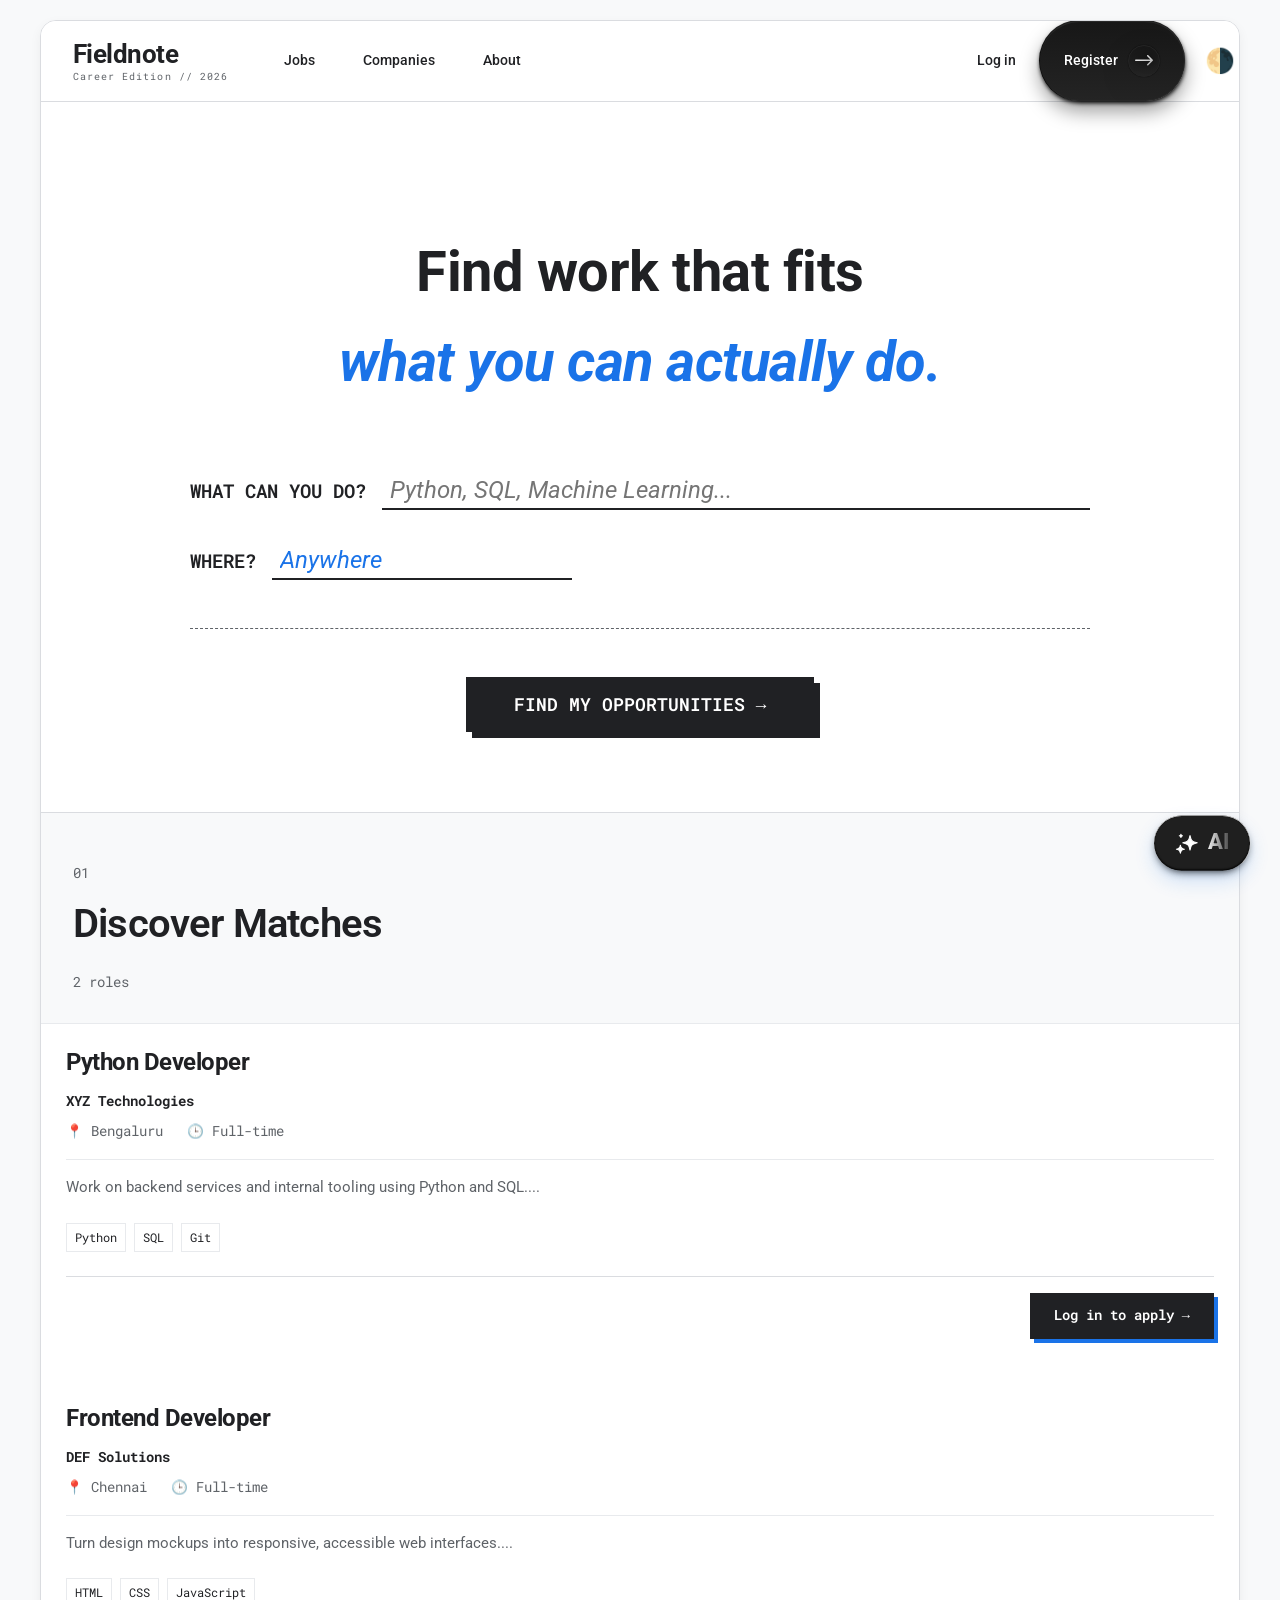
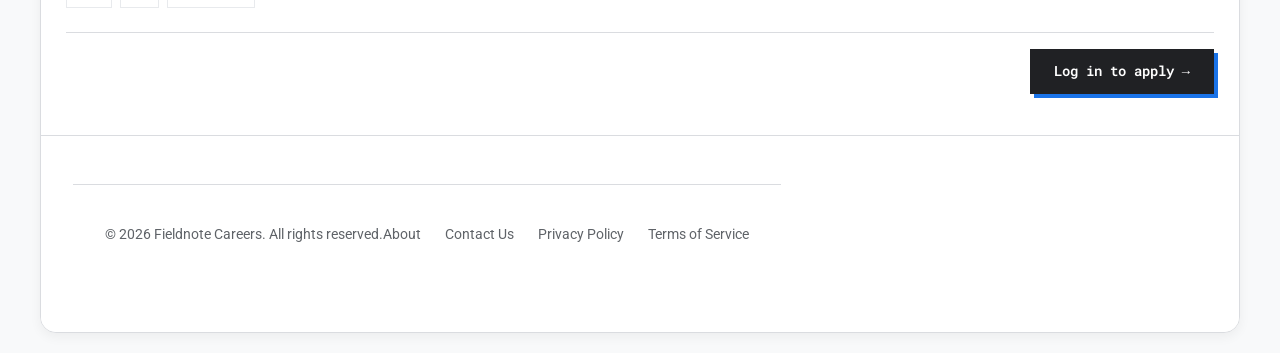
==== commit e91647df: "feat: implement global dark mode and fix AI button size" ====
--- a/frontend/index.html
+++ b/frontend/index.html
@@ -4,6 +4,7 @@
   <meta charset="UTF-8" />
   <meta name="viewport" content="width=device-width, initial-scale=1.0" />
   <title>Fieldnote — Job Portal</title>
+  <script>if(localStorage.getItem('theme')==='dark')document.documentElement.setAttribute('data-theme','dark');</script>
   <link rel="stylesheet" href="style.css?v=3" />
 </head>
 <body>
--- a/frontend/style.css
+++ b/frontend/style.css
@@ -34,6 +34,19 @@
   
   --shadow-sm: 0 4px 12px rgba(0, 0, 0, 0.05);
   --shadow-hover: 0 12px 32px rgba(0, 0, 0, 0.1);
+}
+
+:root[data-theme="dark"] {
+  --bg-base: #121212;
+  --bg-surface: #1e1e1e;
+  
+  --ink-main: #e8eaed;
+  --ink-light: #9aa0a6;
+  --line-main: #5f6368;
+  --line-light: #3c4043;
+  
+  --shadow-sm: 0 4px 12px rgba(0, 0, 0, 0.5);
+  --shadow-hover: 0 12px 32px rgba(0, 0, 0, 0.6);
 }
 
 * { box-sizing: border-box; }
@@ -449,7 +462,7 @@
   word-wrap: break-word;
 }
 .chat-message.ai {
-  background: white;
+  background: var(--bg-surface);
   color: var(--ink-main);
   align-self: flex-start;
   border-bottom-left-radius: 4px;
@@ -477,7 +490,7 @@
 .chatbot-input-area {
   display: flex;
   padding: 16px;
-  background: white;
+  background: var(--bg-surface);
   border-top: 1px solid var(--line-light);
   gap: 12px;
 }
@@ -487,7 +500,7 @@
   flex-wrap: wrap;
   gap: 8px;
   padding: 10px 16px;
-  background: white;
+  background: var(--bg-surface);
   border-top: 1px solid var(--line-light);
 }
 
@@ -510,6 +523,8 @@
 }
 .chatbot-input-area input {
   flex-grow: 1;
+  background: transparent;
+  color: var(--ink-main);
   border: 1px solid var(--line-main);
   border-radius: 24px;
   padding: 12px 16px;
@@ -999,4 +1014,558 @@
   border-radius: var(--radius-btn);
   box-shadow: 2px 2px 0 var(--ink-main);
   transform: translate(2px, 2px);
+}
+
+/* =========================================================
+   Dashboard Overview
+   ========================================================= */
+.dashboard-overview {
+  padding: 32px;
+}
+.dashboard-welcome {
+  display: flex;
+  justify-content: space-between;
+  align-items: center;
+  margin-bottom: 32px;
+}
+.dashboard-welcome h1 {
+  font-family: var(--font-display);
+  font-size: 2.5rem;
+  margin: 0;
+  line-height: 1.2;
+}
+.dashboard-welcome p {
+  color: var(--ink-light);
+  margin: 4px 0 0;
+  font-size: 1.1rem;
+}
+.stats-grid {
+  display: grid;
+  grid-template-columns: repeat(auto-fit, minmax(200px, 1fr));
+  gap: 16px;
+  margin-bottom: 48px;
+}
+.stat-card {
+  background: var(--bg-surface);
+  border: var(--border-thick);
+  border-radius: var(--radius-card);
+  padding: 24px;
+  box-shadow: var(--shadow-sm);
+  display: flex;
+  flex-direction: column;
+}
+.stat-card-title {
+  font-family: var(--font-mono);
+  font-size: 0.85rem;
+  color: var(--ink-light);
+  text-transform: uppercase;
+  margin-bottom: 8px;
+}
+.stat-card-value {
+  font-family: var(--font-display);
+  font-size: 2.5rem;
+  font-weight: 700;
+  color: var(--ink-main);
+  margin: 0;
+}
+.dashboard-main-grid {
+  display: grid;
+  grid-template-columns: 2fr 1fr;
+  gap: 32px;
+}
+.dashboard-card {
+  background: var(--bg-surface);
+  border: var(--border-thick);
+  border-radius: var(--radius-card);
+  padding: 24px;
+  box-shadow: var(--shadow-sm);
+  margin-bottom: 24px;
+}
+.dashboard-card h3 {
+  font-family: var(--font-mono);
+  font-size: 1rem;
+  text-transform: uppercase;
+  margin: 0 0 16px;
+  border-bottom: var(--border-thin);
+  padding-bottom: 8px;
+}
+.table-modern {
+  width: 100%;
+  border-collapse: collapse;
+}
+.table-modern th {
+  text-align: left;
+  font-family: var(--font-mono);
+  font-size: 0.75rem;
+  color: var(--ink-light);
+  text-transform: uppercase;
+  padding: 12px 8px;
+  border-bottom: 2px solid var(--line-light);
+}
+.table-modern td {
+  padding: 16px 8px;
+  border-bottom: var(--border-thin);
+  font-size: 0.95rem;
+}
+.table-modern tr:last-child td {
+  border-bottom: none;
+}
+.status-badge {
+  display: inline-block;
+  padding: 4px 8px;
+  border-radius: 4px;
+  font-size: 0.75rem;
+  font-weight: 600;
+  background: #f1f3f4;
+  color: var(--ink-main);
+}
+.status-badge.new { background: #e8f0fe; color: #1967d2; }
+.status-badge.applied { background: #e8eaed; color: var(--ink-main); }
+.status-badge.under-review { background: #fef7e0; color: #b06000; }
+.status-badge.shortlisted { background: #e6f4ea; color: #1e8e3e; }
+.status-badge.interview { background: #fce8e6; color: #d93025; }
+.status-badge.selected { background: #ceead6; color: #0d652d; }
+.status-badge.rejected { background: #fad2cf; color: #a50e0e; }
+.action-link {
+  font-size: 0.85rem;
+  font-weight: 600;
+  color: var(--accent-primary);
+  text-decoration: none;
+}
+.action-link:hover {
+  text-decoration: underline;
+}
+.list-unstyled {
+  list-style: none;
+  padding: 0;
+  margin: 0;
+}
+.list-unstyled li {
+  padding: 12px 0;
+  border-bottom: var(--border-thin);
+}
+.list-unstyled li:last-child {
+  border-bottom: none;
+}
+
+/* =========================================================
+   AI Generation Loader
+   ========================================================= */
+.loader-overlay {
+  display: none;
+  position: absolute;
+  inset: 0;
+  background: rgba(255, 255, 255, 0.95);
+  z-index: 50;
+  align-items: center;
+  justify-content: center;
+  border-radius: var(--radius-card);
+  backdrop-filter: blur(4px);
+}
+
+.loader-overlay.active {
+  display: flex;
+}
+
+.loader-wrapper {
+  position: relative;
+  display: flex;
+  align-items: center;
+  justify-content: center;
+  width: 140px; /* Scaled down slightly to fit modal perfectly */
+  height: 140px;
+  font-family: var(--font-display);
+  font-size: 1em;
+  font-weight: 600;
+  color: var(--ink-main); /* Changed to dark text to contrast white bg */
+  border-radius: 50%;
+  background-color: transparent;
+  user-select: none;
+}
+
+.loader {
+  position: absolute;
+  top: 0;
+  left: 0;
+  width: 100%;
+  aspect-ratio: 1 / 1;
+  border-radius: 50%;
+  background-color: transparent;
+  animation: loader-rotate 2s linear infinite;
+  z-index: 0;
+}
+
+@keyframes loader-rotate {
+  0% {
+    transform: rotate(90deg);
+    box-shadow:
+      0 10px 20px 0 rgba(255,255,255,0.5) inset,
+      0 20px 30px 0 var(--accent-primary) inset,
+      0 60px 60px 0 var(--accent-secondary) inset;
+  }
+  50% {
+    transform: rotate(270deg);
+    box-shadow:
+      0 10px 20px 0 rgba(255,255,255,0.5) inset,
+      0 20px 10px 0 var(--accent-tertiary) inset,
+      0 40px 60px 0 var(--accent-quaternary) inset;
+  }
+  100% {
+    transform: rotate(450deg);
+    box-shadow:
+      0 10px 20px 0 rgba(255,255,255,0.5) inset,
+      0 20px 30px 0 var(--accent-primary) inset,
+      0 60px 60px 0 var(--accent-secondary) inset;
+  }
+}
+
+.loader-letter {
+  display: inline-block;
+  opacity: 0.4;
+  transform: translateY(0);
+  animation: loader-letter-anim 2s infinite;
+  z-index: 1;
+  border-radius: 50ch;
+  border: none;
+}
+
+.loader-letter:nth-child(1) { animation-delay: 0s; }
+.loader-letter:nth-child(2) { animation-delay: 0.1s; }
+.loader-letter:nth-child(3) { animation-delay: 0.2s; }
+.loader-letter:nth-child(4) { animation-delay: 0.3s; }
+.loader-letter:nth-child(5) { animation-delay: 0.4s; }
+.loader-letter:nth-child(6) { animation-delay: 0.5s; }
+.loader-letter:nth-child(7) { animation-delay: 0.6s; }
+.loader-letter:nth-child(8) { animation-delay: 0.7s; }
+.loader-letter:nth-child(9) { animation-delay: 0.8s; }
+.loader-letter:nth-child(10) { animation-delay: 0.9s; }
+
+@keyframes loader-letter-anim {
+  0%, 100% {
+    opacity: 0.4;
+    transform: translateY(0);
+  }
+  20% {
+    opacity: 1;
+    transform: scale(1.15);
+    color: var(--accent-primary);
+  }
+  40% {
+    opacity: 0.7;
+    transform: translateY(0);
+  }
+}
+
+/* =========================================================
+   Magic AI Sparkle Button
+   ========================================================= */
+.btn-magic-ai {
+  --black-700: hsla(0 0% 12% / 1);
+  --border_radius: 9999px;
+  --transtion: 0.3s ease-in-out;
+  --offset: 2px;
+
+  cursor: pointer;
+  position: relative;
+
+  display: flex;
+  align-items: center;
+  gap: 0.4rem;
+
+  transform-origin: center;
+
+  padding: 6px 12px;
+  background-color: transparent;
+
+  border: none;
+  border-radius: var(--border_radius);
+  transform: scale(calc(1 + (var(--active, 0) * 0.05)));
+
+  transition: transform var(--transtion);
+  margin: 0;
+}
+
+.btn-magic-ai::before {
+  content: "";
+  position: absolute;
+  top: 50%;
+  left: 50%;
+  transform: translate(-50%, -50%);
+
+  width: 100%;
+  height: 100%;
+  background-color: var(--black-700);
+
+  border-radius: var(--border_radius);
+  box-shadow: inset 0 0.5px hsl(0, 0%, 100%), inset 0 -1px 2px 0 hsl(0, 0%, 0%),
+    0px 4px 10px -4px hsla(0 0% 0% / calc(1 - var(--active, 0))),
+    0 0 0 calc(var(--active, 0) * 0.375rem) hsl(214 97% 50% / 0.5);
+
+  transition: all var(--transtion);
+  z-index: 0;
+}
+
+.btn-magic-ai::after {
+  content: "";
+  position: absolute;
+  top: 50%;
+  left: 50%;
+  transform: translate(-50%, -50%);
+
+  width: 100%;
+  height: 100%;
+  background-color: hsla(214 97% 61% / 0.75);
+  background-image: radial-gradient(
+      at 51% 89%,
+      hsla(214, 45%, 74%, 1) 0px,
+      transparent 50%
+    ),
+    radial-gradient(at 100% 100%, hsla(214, 36%, 60%, 1) 0px, transparent 50%),
+    radial-gradient(at 22% 91%, hsla(214, 36%, 60%, 1) 0px, transparent 50%);
+  background-position: top;
+
+  opacity: var(--active, 0);
+  border-radius: var(--border_radius);
+  transition: opacity var(--transtion);
+  z-index: 2;
+}
+
+.btn-magic-ai:is(:hover, :focus-visible) {
+  --active: 1;
+}
+.btn-magic-ai:active {
+  transform: scale(1);
+}
+
+.btn-magic-ai .dots_border {
+  --size_border: calc(100% + 2px);
+  overflow: hidden;
+  position: absolute;
+  top: 50%;
+  left: 50%;
+  transform: translate(-50%, -50%);
+  width: var(--size_border);
+  height: var(--size_border);
+  background-color: transparent;
+  border-radius: var(--border_radius);
+  z-index: -10;
+}
+
+.btn-magic-ai .dots_border::before {
+  content: "";
+  position: absolute;
+  top: 30%;
+  left: 50%;
+  transform: translate(-50%, -50%);
+  transform-origin: left;
+  transform: rotate(0deg);
+  width: 100%;
+  height: 2rem;
+  background-color: white;
+  mask: linear-gradient(transparent 0%, white 120%);
+  -webkit-mask: linear-gradient(transparent 0%, white 120%);
+  animation: btn-magic-rotate 2s linear infinite;
+}
+
+@keyframes btn-magic-rotate {
+  to { transform: rotate(360deg); }
+}
+
+.btn-magic-ai .sparkle {
+  position: relative;
+  z-index: 10;
+  width: 1.1rem;
+}
+
+.btn-magic-ai .sparkle .path {
+  fill: currentColor;
+  stroke: currentColor;
+  transform-origin: center;
+  color: hsl(0, 0%, 100%);
+}
+
+.btn-magic-ai:is(:hover, :focus) .sparkle .path {
+  animation: btn-magic-path 1.5s linear 0.5s infinite;
+}
+
+.btn-magic-ai .sparkle .path:nth-child(1) { --scale_path_1: 1.2; }
+.btn-magic-ai .sparkle .path:nth-child(2) { --scale_path_2: 1.2; }
+.btn-magic-ai .sparkle .path:nth-child(3) { --scale_path_3: 1.2; }
+
+@keyframes btn-magic-path {
+  0%, 34%, 71%, 100% { transform: scale(1); }
+  17% { transform: scale(var(--scale_path_1, 1)); }
+  49% { transform: scale(var(--scale_path_2, 1)); }
+  83% { transform: scale(var(--scale_path_3, 1)); }
+}
+
+.btn-magic-ai .text_button {
+  position: relative;
+  z-index: 10;
+  background-image: linear-gradient(90deg, hsla(0 0% 100% / 1) 0%, hsla(0 0% 100% / var(--active, 0)) 120%);
+  background-clip: text;
+  -webkit-background-clip: text;
+  font-size: 0.8rem;
+  font-family: var(--font-mono);
+  color: transparent;
+}
+
+/* Specific sizing for chatbot toggle with magic button */
+.chatbot-toggle-magic {
+  padding: 14px 20px !important;
+  box-shadow: 0 10px 20px rgba(26, 115, 232, 0.2);
+  border-radius: 50px !important;
+}
+.chatbot-toggle-magic::before,
+.chatbot-toggle-magic::after,
+.chatbot-toggle-magic .dots_border {
+  border-radius: 50px !important;
+}
+.chatbot-toggle-magic .text_button {
+  font-size: 1.35rem;
+  font-family: var(--font-display);
+  font-weight: 800;
+  padding-bottom: 2px;
+  padding-left: 2px;
+}
+.chatbot-toggle-magic .sparkle {
+  width: 1.6rem;
+}
+
+/* =========================================================
+   Styled Register Button
+   ========================================================= */
+.styled-button {
+  position: relative;
+  padding: 0.6rem 1.2rem;
+  font-size: 0.95rem;
+  font-weight: bold;
+  color: #ffffff !important;
+  background: linear-gradient(to bottom, #171717, #242424);
+  border-radius: 9999px;
+  cursor: pointer;
+  box-shadow: 0 2px 4px rgba(0, 0, 0, 1), 0 10px 20px rgba(0, 0, 0, 0.4);
+  transition: all 0.2s ease;
+  display: inline-flex;
+  align-items: center;
+  justify-content: center;
+  border: 1px solid #292929;
+}
+
+.styled-button::before {
+  content: "";
+  position: absolute;
+  top: -2px;
+  right: -1px;
+  bottom: -1px;
+  left: -1px;
+  background: linear-gradient(to bottom, #292929, #000000);
+  z-index: -1;
+  border-radius: 9999px;
+  transition: all 0.2s ease;
+  opacity: 1;
+}
+
+.styled-button:active {
+  transform: translateY(2px);
+  box-shadow: 0 1px 2px rgba(0, 0, 0, 1), 0 5px 10px rgba(0, 0, 0, 0.4);
+}
+
+.styled-button .inner-button {
+  position: relative;
+  display: flex;
+  align-items: center;
+  justify-content: center;
+  background: linear-gradient(to bottom, #171717, #242424);
+  width: 32px;
+  height: 32px;
+  margin-left: 10px;
+  border-radius: 50%;
+  box-shadow: 0 0 1px rgba(0, 0, 0, 1);
+  border: 1px solid #252525;
+  transition: all 0.2s ease;
+}
+
+.styled-button .inner-button::before {
+  content: "";
+  position: absolute;
+  top: -2px;
+  right: -1px;
+  bottom: -1px;
+  left: -1px;
+  background: linear-gradient(to bottom, #292929, #000000);
+  z-index: -1;
+  border-radius: 9999px;
+  transition: all 0.2s ease;
+  opacity: 1;
+}
+
+.styled-button .inner-button .icon {
+  filter: drop-shadow(0 10px 20px rgba(26, 25, 25, 0.9)) drop-shadow(0 0 4px rgba(0, 0, 0, 1));
+  transition: all 0.4s ease-in-out;
+}
+
+.styled-button .inner-button .icon:hover {
+  filter: drop-shadow(0 10px 20px rgba(50, 50, 50, 1)) drop-shadow(0 0 20px rgba(2, 2, 2, 1));
+  transform: rotate(-35deg);
+}
+
+/* =========================================================
+   Back to Top Button
+   ========================================================= */
+.back-to-top-button {
+  width: 50px;
+  height: 50px;
+  border-radius: 50%;
+  background-color: var(--bg-surface);
+  border: 2px solid var(--border-thin);
+  font-weight: 600;
+  display: flex;
+  align-items: center;
+  justify-content: center;
+  box-shadow: 0px 4px 12px rgba(0, 0, 0, 0.1);
+  cursor: pointer;
+  transition-duration: 0.3s;
+  overflow: hidden;
+  position: relative;
+}
+
+.back-to-top-button .svgIcon {
+  width: 16px;
+  transition-duration: 0.3s;
+}
+
+.back-to-top-button .svgIcon path {
+  fill: var(--ink-main);
+}
+
+.back-to-top-button:hover {
+  width: 140px;
+  border-radius: 50px;
+  transition-duration: 0.3s;
+  background-color: var(--accent-primary);
+  border-color: var(--accent-primary);
+  align-items: center;
+}
+
+.back-to-top-button:hover .svgIcon {
+  transition-duration: 0.3s;
+  transform: translateY(-200%);
+}
+
+.back-to-top-button::before {
+  position: absolute;
+  bottom: -20px;
+  content: "Back to Top";
+  color: white;
+  font-family: var(--font-display);
+  font-weight: 700;
+  font-size: 0px;
+}
+
+.back-to-top-button:hover::before {
+  font-size: 13px;
+  opacity: 1;
+  bottom: unset;
+  transition-duration: 0.3s;
 }
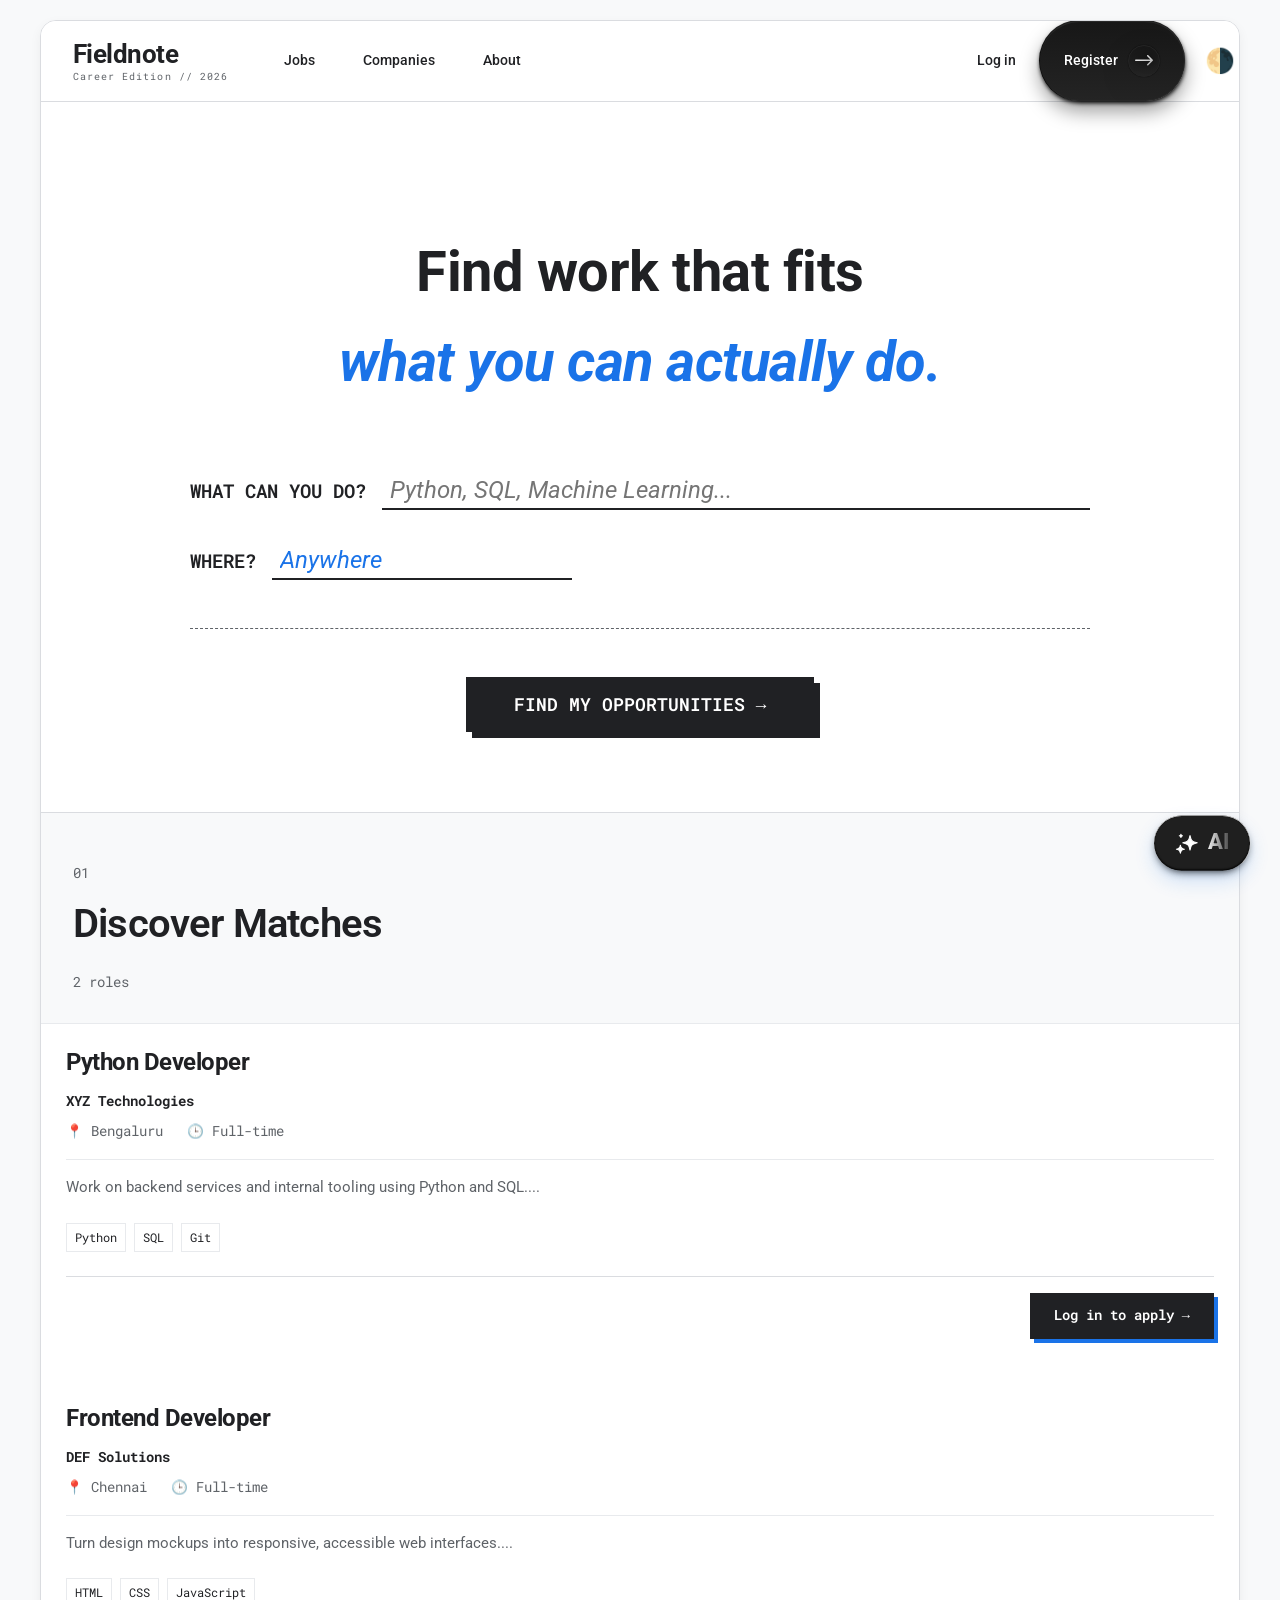
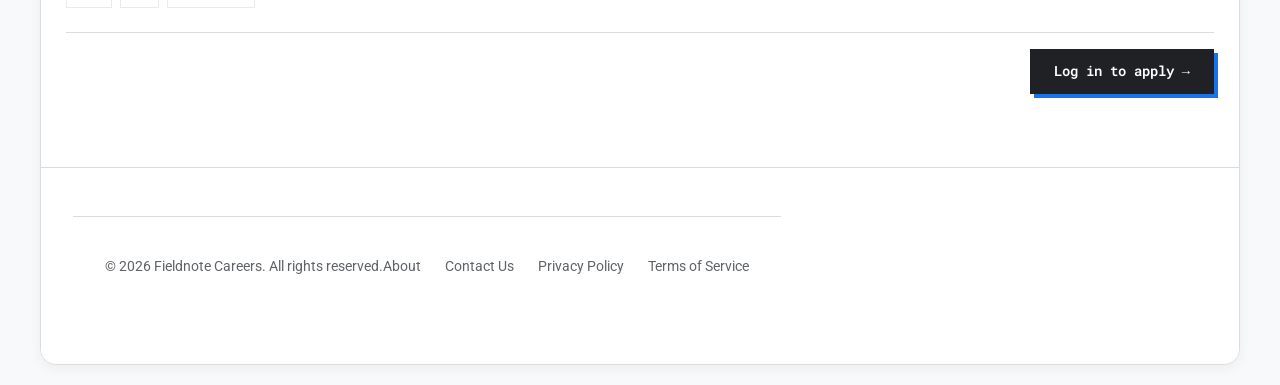
==== commit 68941249: "feat: implement server-side pagination for jobs" ====
--- a/frontend/index.html
+++ b/frontend/index.html
@@ -75,6 +75,10 @@
 
     <div id="job-list" class="job-grid">
       <!-- Job cards are injected here by script.js -->
+    </div>
+
+    <div style="text-align: center; margin-top: 32px;">
+      <button id="load-more-btn" class="apply-button" style="display: none; padding: 12px 32px; font-size: 1rem;">Load More Jobs</button>
     </div>
 
     <p id="empty-state" class="empty-state" hidden>
